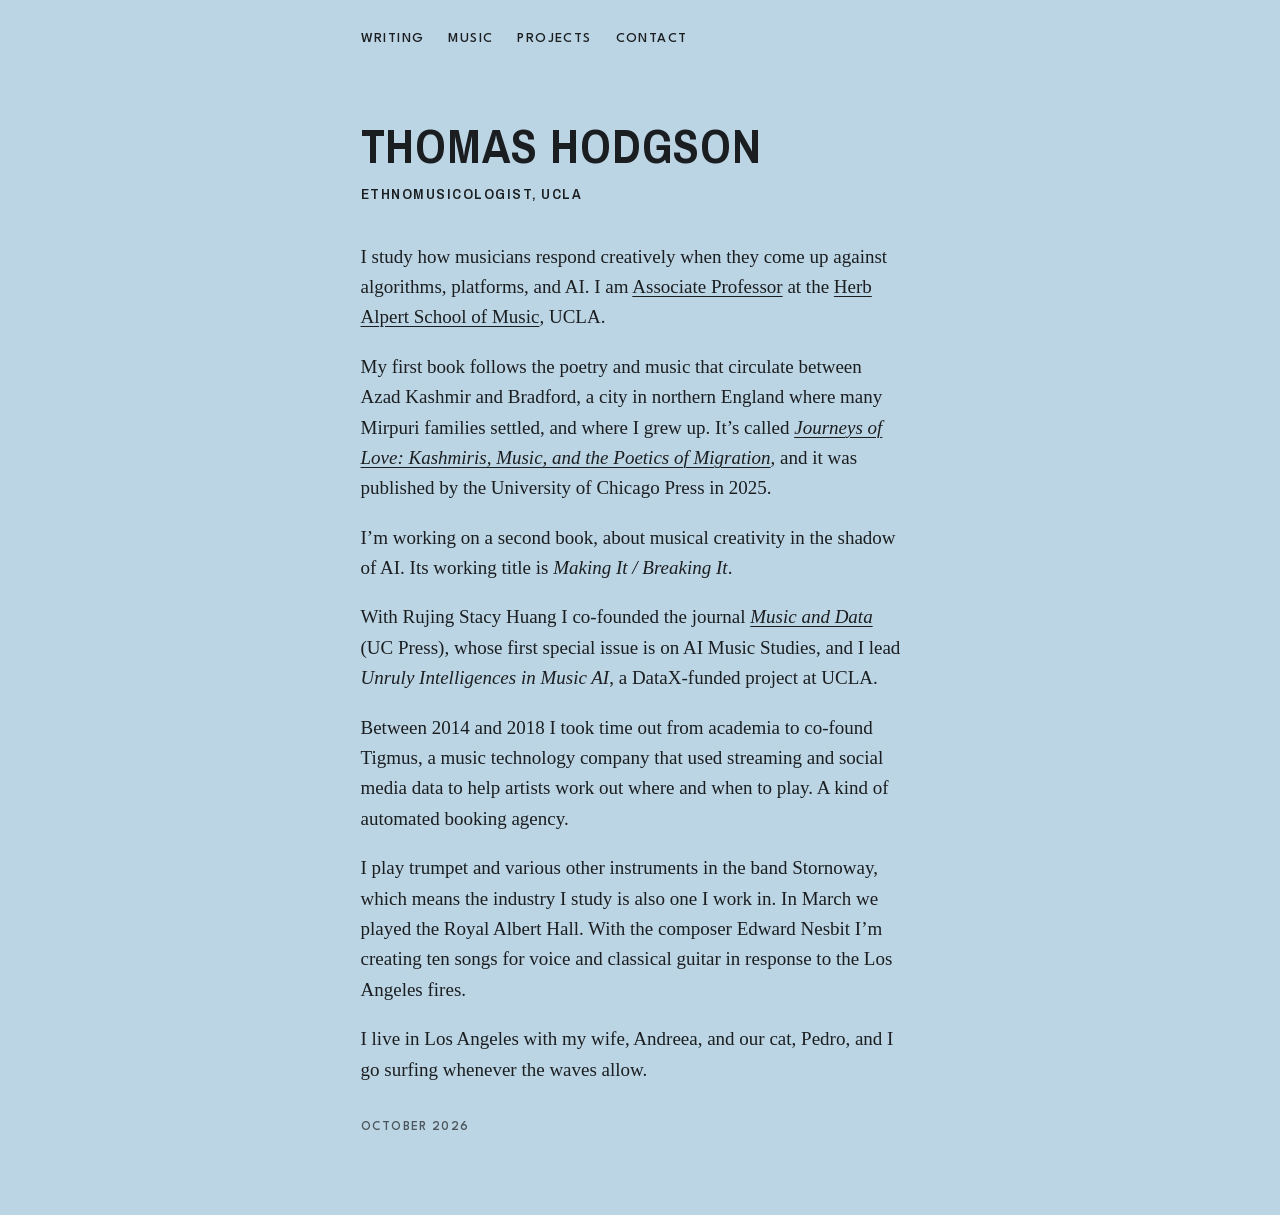
==== index.html @ 23fca11c "Launch thomashodgson.org Plain HTML and CSS site: home, writing, music, projects and contact pages, " ====
<!doctype html>
<html lang="en-GB">
<head>
  <meta charset="utf-8">
  <meta name="viewport" content="width=device-width, initial-scale=1">
  <title>Thomas Hodgson</title>
  <meta name="description" content="Thomas Hodgson is an ethnomusicologist at UCLA and plays in the band Stornoway.">
  <link rel="preload" href="fonts/ArchivoNarrow-latin.woff2" as="font" type="font/woff2" crossorigin>
  <link rel="preload" href="fonts/LeagueSpartan-latin.woff2" as="font" type="font/woff2" crossorigin>
  <link rel="stylesheet" href="style.css">
  <link rel="icon" href="favicon.ico" sizes="32x32">
  <link rel="icon" href="favicon.svg" type="image/svg+xml">
  <link rel="apple-touch-icon" href="apple-touch-icon.png">
  <script type="application/ld+json">
  {
    "@context": "https://schema.org",
    "@type": "Person",
    "name": "Thomas Hodgson",
    "url": "https://thomashodgson.org/",
    "image": "https://thomashodgson.org/images/portrait.jpg",
    "description": "Ethnomusicologist at UCLA who studies how musicians respond creatively to algorithms, platforms and AI, and plays trumpet in the band Stornoway.",
    "jobTitle": "Associate Professor",
    "worksFor": {
      "@type": "Organization",
      "name": "UCLA Herb Alpert School of Music",
      "url": "https://schoolofmusic.ucla.edu/",
      "parentOrganization": {
        "@type": "CollegeOrUniversity",
        "name": "University of California, Los Angeles"
      }
    },
    "email": "mailto:mail@thomashodgson.org",
    "knowsAbout": ["Ethnomusicology", "Music industry", "Music streaming", "Artificial intelligence and music"],
    "sameAs": [
      "https://schoolofmusic.ucla.edu/people/thomas-hodgson/",
      "https://en.wikipedia.org/wiki/Thomas_E._Hodgson"
    ]
  }
  </script>
</head>
<body>
  <a class="skip-link" href="#main">Skip to content</a>

  <header class="site-header">
    <nav class="site-nav" aria-label="Main">
      <ul>
        <li><a href="writing/">Writing</a></li>
        <li><a href="music/">Music</a></li>
        <li><a href="projects/">Projects</a></li>
        <li><a href="contact/">Contact</a></li>
      </ul>
    </nav>
  </header>

  <main id="main">
    <div class="prose">
      <h1 class="page-title">Thomas Hodgson</h1>
      <p class="page-subtitle">Ethnomusicologist, UCLA</p>

      <p>I study how musicians respond creatively when they come up against algorithms, platforms, and AI. I am <a href="https://schoolofmusic.ucla.edu/people/thomas-hodgson/">Associate Professor</a> at the <a href="https://schoolofmusic.ucla.edu/">Herb Alpert School of Music</a>, UCLA.</p>

      <p>My first book follows the poetry and music that circulate between Azad Kashmir and Bradford, a city in northern England where many Mirpuri families settled, and where I grew up. It&rsquo;s called <a href="https://press.uchicago.edu/ucp/books/book/chicago/J/bo247756398.html"><cite>Journeys of Love: Kashmiris, Music, and the Poetics of Migration</cite></a>, and it was published by the University of Chicago Press in 2025.</p>

      <p>I&rsquo;m working on a second book, about musical creativity in the shadow of AI. Its working title is <cite>Making It / Breaking It</cite>.</p>

      <p>With Rujing Stacy Huang I co-founded the journal <a href="https://www.ucpress.edu/journals/music-and-data"><cite>Music and Data</cite></a> (UC Press), whose first special issue is on AI Music Studies, and I lead <cite>Unruly Intelligences in Music AI</cite>, a DataX-funded project at UCLA.</p>

      <p>Between 2014 and 2018 I took time out from academia to co-found Tigmus, a music technology company that used streaming and social media data to help artists work out where and when to play. A kind of automated booking agency.</p>

      <p>I play trumpet and various other instruments in the band Stornoway, which means the industry I study is also one I work in. In March we played the Royal Albert Hall. With the composer Edward Nesbit I&rsquo;m creating ten songs for voice and classical guitar in response to the Los Angeles fires.</p>

      <p>I live in Los Angeles with my wife, Andreea, and our cat, Pedro, and I go surfing whenever the waves allow.</p>

      <p class="dateline">October 2026</p>
    </div>
  </main>
</body>
</html>
---- style.css ----
/* thomashodgson.org — the one stylesheet for every page */

/* Self-hosted, latin subset only. Licences (SIL OFL 1.1) are alongside in fonts/. */
@font-face {
  font-family: "Archivo Narrow";
  src: url("fonts/ArchivoNarrow-latin.woff2") format("woff2");
  font-weight: 400 700;
  font-style: normal;
  font-display: swap;
}

@font-face {
  font-family: "League Spartan";
  src: url("fonts/LeagueSpartan-latin.woff2") format("woff2");
  font-weight: 100 900;
  font-style: normal;
  font-display: swap;
}

:root {
  --surface: #bcd5e4;
  --text: rgba(0, 0, 0, 0.86);
  --muted: rgba(0, 0, 0, 0.6);
  --rule: rgba(0, 0, 0, 0.22);

  --serif: Charter, "Bitstream Charter", "Iowan Old Style", "Sitka Text", Cambria, Georgia, serif;
  --name-font: "Archivo Narrow", "Arial Narrow", sans-serif;
  --label-font: "League Spartan", "Helvetica Neue", Arial, sans-serif;

  --measure: 34rem;
  --page: 37rem;
  --gutter: 1.5rem;
}

*,
*::before,
*::after {
  box-sizing: border-box;
}

html {
  /* Reserve the scrollbar's space even on short pages, so the name and menu don't shift between pages */
  scrollbar-gutter: stable;
  -webkit-text-size-adjust: 100%;
  background: var(--surface);
}

body {
  margin: 0;
  background: var(--surface);
  color: var(--text);
  font-family: var(--serif);
  font-size: 1.1875rem;
  line-height: 1.6;
  font-variant-numeric: oldstyle-nums;
  -webkit-font-smoothing: antialiased;
}

img {
  display: block;
  max-width: 100%;
  height: auto;
}

a {
  color: inherit;
  text-decoration-thickness: 1px;
  text-underline-offset: 0.18em;
}

a:hover {
  text-decoration-thickness: 2px;
}

:focus-visible {
  outline: 2px solid currentColor;
  outline-offset: 3px;
}

.skip-link {
  position: absolute;
  left: -999px;
}

.skip-link:focus {
  left: var(--gutter);
  top: 0.5rem;
  background: var(--surface);
  padding: 0.25rem 0.5rem;
}

/* ---------- Shared layout ---------- */

.site-header,
main {
  width: 100%;
  max-width: var(--page);
  margin: 0 auto;
  padding: 0 var(--gutter);
}

.site-header {
  padding-top: 1.75rem;
  padding-bottom: 1.75rem;
}

.site-nav ul {
  display: flex;
  flex-wrap: wrap;
  gap: 0.25rem 1.5rem;
  margin: 0;
  padding: 0;
  list-style: none;
  font-family: var(--label-font);
  font-weight: 500;
  font-size: 0.875rem;
  text-transform: uppercase;
  letter-spacing: 0.1em;
}

.site-nav a {
  text-decoration: none;
}

.site-nav a:hover,
.site-nav a[aria-current="page"] {
  text-decoration: underline;
  text-decoration-thickness: 1px;
  text-underline-offset: 0.35em;
}

main {
  padding-top: 2.5rem;
  padding-bottom: 4rem;
}

/* ---------- Type ---------- */

h1,
h2,
h3 {
  font-weight: 700;
  line-height: 1.15;
}

p {
  margin: 0 0 1em;
}

.prose {
  max-width: var(--measure);
}

.page-title {
  margin: 0;
  font-family: var(--name-font);
  font-size: clamp(2rem, 1.3rem + 2.8vw, 3rem);
  text-transform: uppercase;
  letter-spacing: 0.02em;
}

/* On inner pages the name links home; it should still look like the name */
.page-title a {
  text-decoration: none;
}

.page-subtitle {
  margin: 0.5rem 0 2.25rem;
  font-family: var(--name-font);
  font-weight: 600;
  font-size: 0.9375rem;
  text-transform: uppercase;
  letter-spacing: 0.1em;
}

.dateline {
  margin-top: 2rem;
  font-family: var(--label-font);
  font-weight: 500;
  font-size: 0.8125rem;
  text-transform: uppercase;
  letter-spacing: 0.1em;
  color: var(--muted);
}

/* ---------- Sections and publication lists ---------- */

.section-heading {
  margin: 3rem 0 1.25rem;
  font-family: var(--label-font);
  font-weight: 500;
  font-size: 0.875rem;
  text-transform: uppercase;
  letter-spacing: 0.1em;
}

/* The label face has no italic; titles in headings stay upright */
.section-heading cite {
  font-style: normal;
}

section:first-of-type .section-heading {
  margin-top: 0;
}

/* Year hangs in a narrow column so titles line up */
.pub-list {
  margin: 0;
  padding: 0;
  list-style: none;
}

.pub-list li {
  display: grid;
  grid-template-columns: 4.5rem minmax(0, 1fr);
  gap: 0 0.75rem;
  margin-bottom: 1rem;
}

.pub-list p {
  margin: 0;
}

.pub-year,
.pub-note {
  font-family: var(--label-font);
  font-weight: 500;
  font-size: 0.75rem;
  text-transform: uppercase;
  letter-spacing: 0.08em;
}

.pub-year {
  padding-top: 0.3em;
}

.pub-note {
  white-space: nowrap;
  color: var(--muted);
}

/* ---------- Photos ---------- */

/* All photos are cropped to 3:2; the first runs full width, the rest pair up */
.photo-grid {
  display: grid;
  grid-template-columns: 1fr 1fr;
  gap: 0.5rem;
  margin: 2rem 0 0;
}

.photo-grid img {
  width: 100%;
  aspect-ratio: 3 / 2;
  object-fit: cover;
}

.photo-grid img:first-child {
  grid-column: 1 / -1;
}

.portrait {
  max-width: 20rem;
  margin: 2.5rem 0 0;
}

.portrait img {
  width: 100%;
}

@media (max-width: 44rem) {
  :root {
    --gutter: 1rem;
  }

  body {
    font-size: 1.0625rem;
  }

  main {
    padding-top: 1.5rem;
  }

  /* Year above the entry rather than beside it, so entries keep a readable width */
  .pub-list li {
    grid-template-columns: 1fr;
    margin-bottom: 1.25rem;
  }

  .pub-year {
    padding-top: 0;
  }

  .site-nav ul {
    gap: 0.25rem 0.9rem;
    font-size: 0.8125rem;
    letter-spacing: 0.06em;
  }

  @media (max-width: 24rem) {
    .site-nav ul {
      justify-content: space-between;
      gap: 0.25rem 0.4rem;
      font-size: 0.75rem;
      letter-spacing: 0.03em;
    }
  }
}
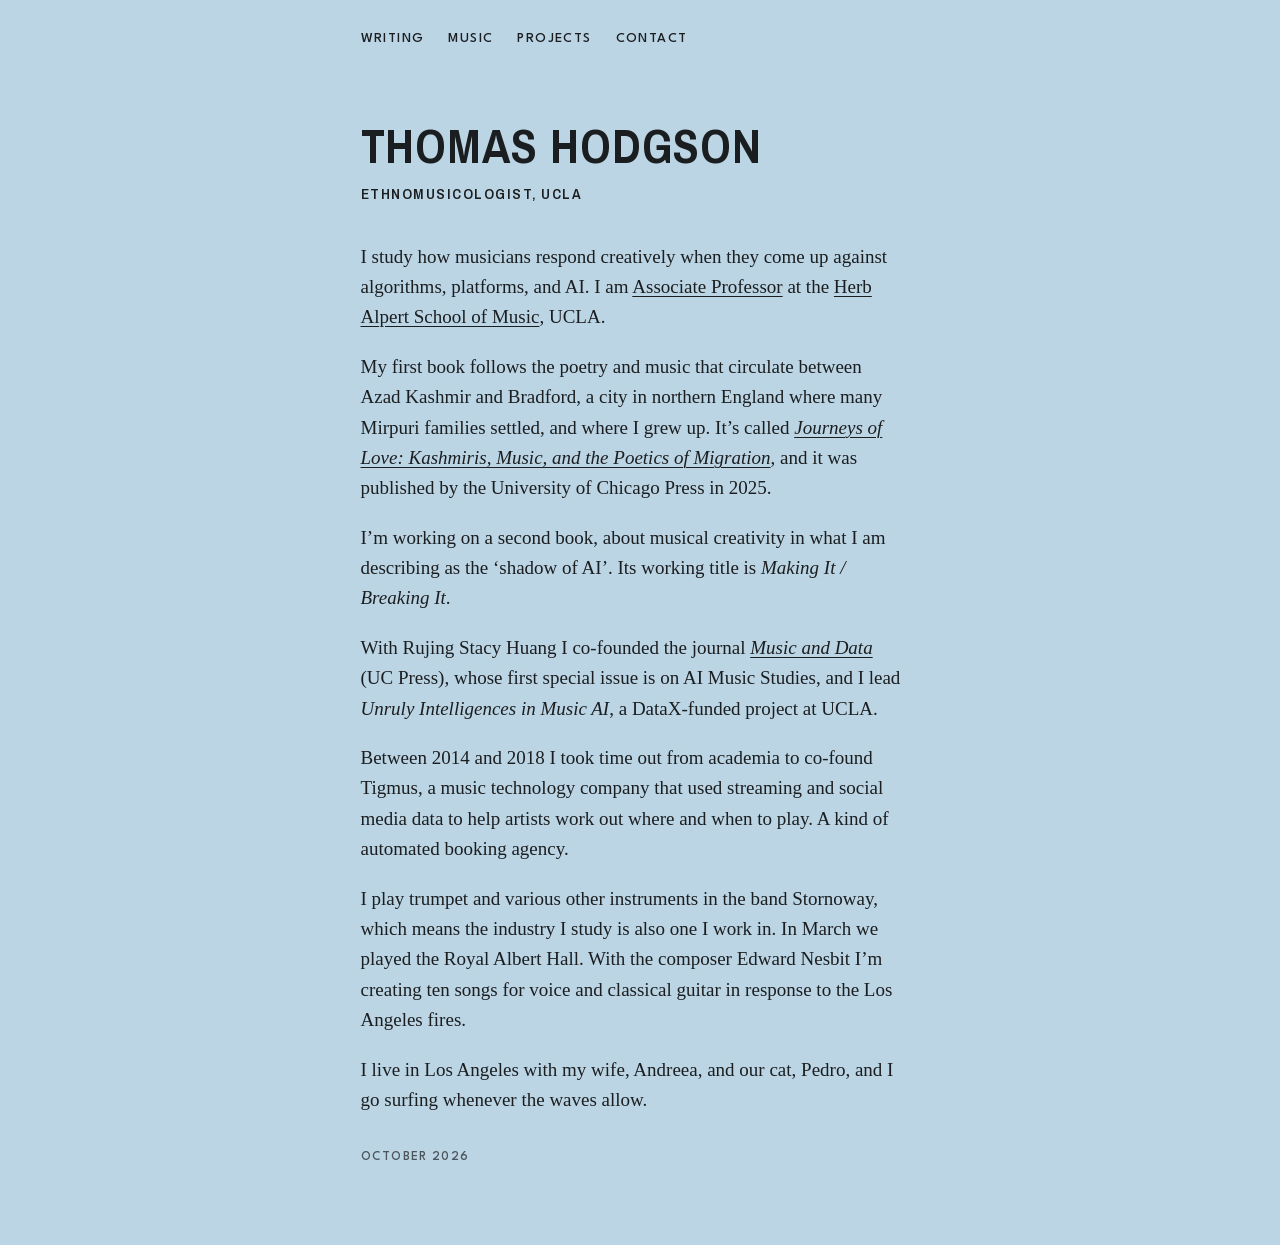
==== commit 290089a7: "Reword second-book line; white text selection Co-Authored-By: Claude Opus 5.5 <noreply@anthropic.com" ====
--- a/index.html
+++ b/index.html
@@ -57,13 +57,13 @@
       <h1 class="page-title">Thomas Hodgson</h1>
       <p class="page-subtitle">Ethnomusicologist, UCLA</p>
 
-      <p>I study how musicians respond creatively when they come up against algorithms, platforms, and AI. I am <a href="https://schoolofmusic.ucla.edu/people/thomas-hodgson/">Associate Professor</a> at the <a href="https://schoolofmusic.ucla.edu/">Herb Alpert School of Music</a>, UCLA.</p>
+      <p>I study how musicians respond creatively when they come up against algorithms, platforms, and AI. I am <a href="https://schoolofmusic.ucla.edu/people/thomas-hodgson/" target="_blank" rel="noopener">Associate Professor</a> at the <a href="https://schoolofmusic.ucla.edu/" target="_blank" rel="noopener">Herb Alpert School of Music</a>, UCLA.</p>
 
-      <p>My first book follows the poetry and music that circulate between Azad Kashmir and Bradford, a city in northern England where many Mirpuri families settled, and where I grew up. It&rsquo;s called <a href="https://press.uchicago.edu/ucp/books/book/chicago/J/bo247756398.html"><cite>Journeys of Love: Kashmiris, Music, and the Poetics of Migration</cite></a>, and it was published by the University of Chicago Press in 2025.</p>
+      <p>My first book follows the poetry and music that circulate between Azad Kashmir and Bradford, a city in northern England where many Mirpuri families settled, and where I grew up. It&rsquo;s called <a href="https://press.uchicago.edu/ucp/books/book/chicago/J/bo247756398.html" target="_blank" rel="noopener"><cite>Journeys of Love: Kashmiris, Music, and the Poetics of Migration</cite></a>, and it was published by the University of Chicago Press in 2025.</p>
 
-      <p>I&rsquo;m working on a second book, about musical creativity in the shadow of AI. Its working title is <cite>Making It / Breaking It</cite>.</p>
+      <p>I&rsquo;m working on a second book, about musical creativity in what I am describing as the &lsquo;shadow of AI&rsquo;. Its working title is <cite>Making It / Breaking It</cite>.</p>
 
-      <p>With Rujing Stacy Huang I co-founded the journal <a href="https://www.ucpress.edu/journals/music-and-data"><cite>Music and Data</cite></a> (UC Press), whose first special issue is on AI Music Studies, and I lead <cite>Unruly Intelligences in Music AI</cite>, a DataX-funded project at UCLA.</p>
+      <p>With Rujing Stacy Huang I co-founded the journal <a href="https://www.ucpress.edu/journals/music-and-data" target="_blank" rel="noopener"><cite>Music and Data</cite></a> (UC Press), whose first special issue is on AI Music Studies, and I lead <cite>Unruly Intelligences in Music AI</cite>, a DataX-funded project at UCLA.</p>
 
       <p>Between 2014 and 2018 I took time out from academia to co-found Tigmus, a music technology company that used streaming and social media data to help artists work out where and when to play. A kind of automated booking agency.</p>
 
--- a/style.css
+++ b/style.css
@@ -62,6 +62,11 @@
   height: auto;
 }
 
+::selection {
+  background: #fff;
+  color: var(--text);
+}
+
 a {
   color: inherit;
   text-decoration-thickness: 1px;
